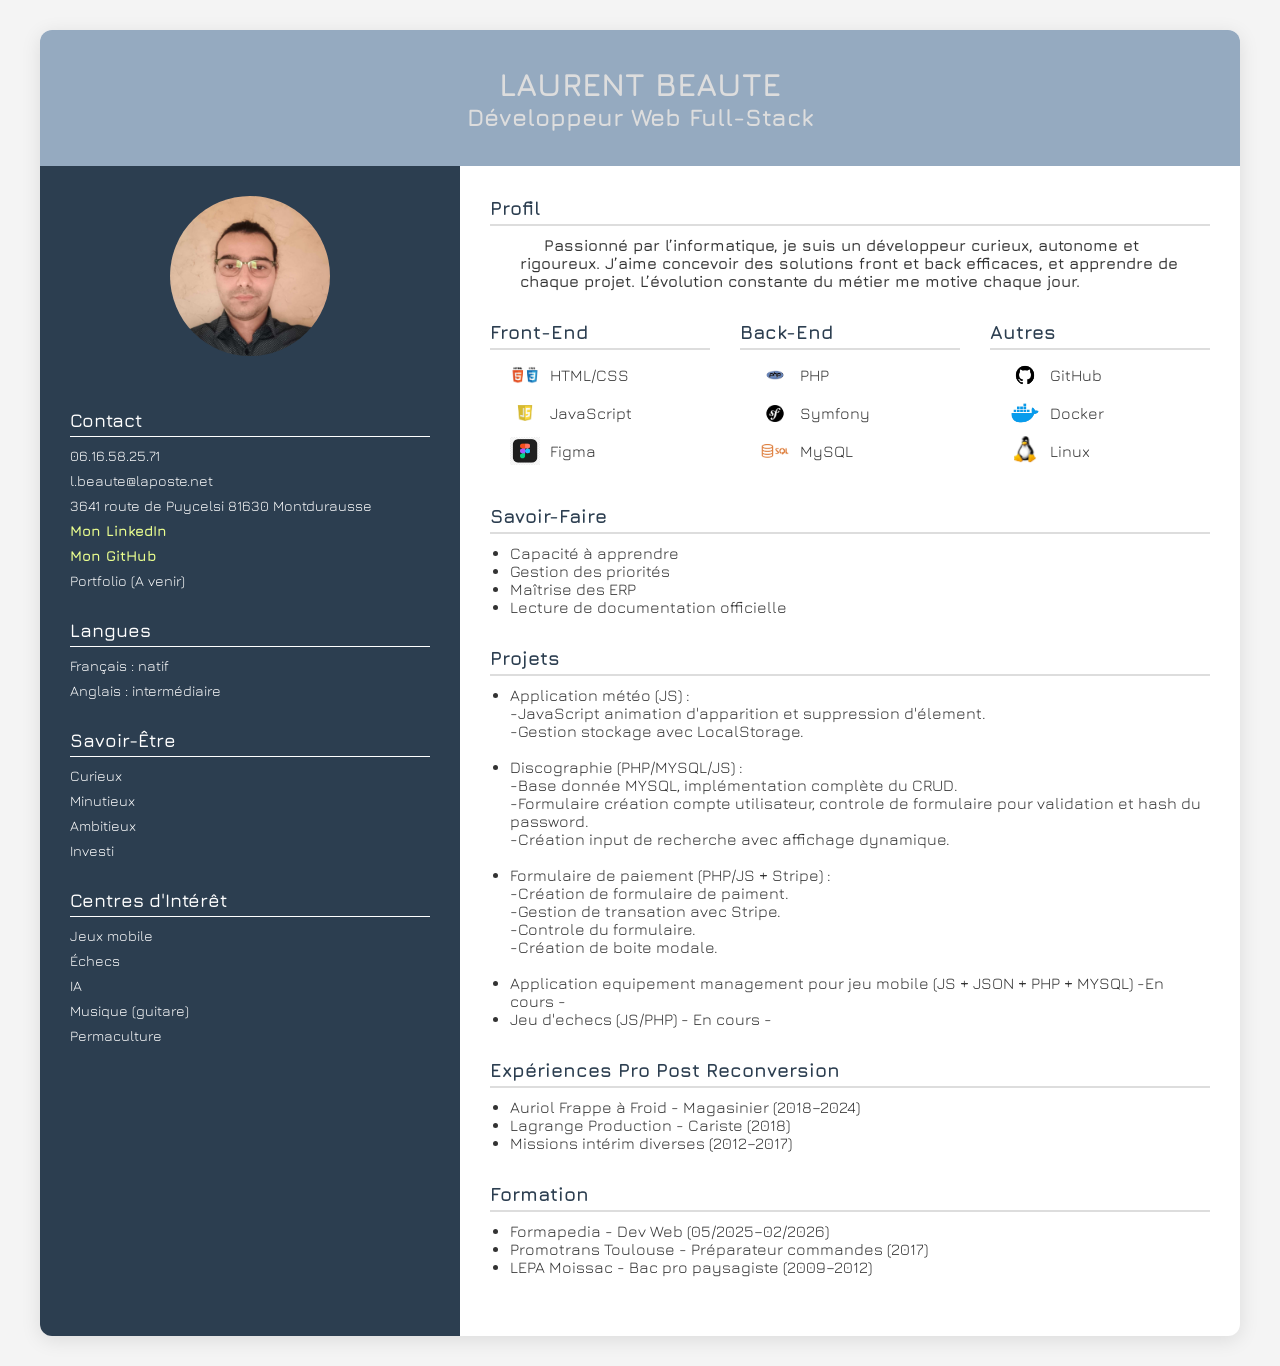
==== index.html @ 8c0031a9 "add css responciv" ====
<!DOCTYPE html>
<html lang="fr">

<head>
    <meta charset="UTF-8">
    <meta name="viewport" content="width=device-width, initial-scale=1.0">
    <title>CV - Laurent Beaute</title>
    <link href="https://fonts.googleapis.com/css2?family=Jura:wght@300;600&family=Oswald:wght@400;700&display=swap"
        rel="stylesheet">
    <link rel="stylesheet" href="style.css">
</head>

<body>
    <div class="cv">

        <div class="intro">
            <h1>LAURENT BEAUTE</h1>
            <h2>Développeur Web Full-Stack</h2>
        </div>

<div class="content">
            <div class="left">
            <img class="photo" src="img/photo_LB.png" alt="Photo Laurent">
            <h3>Contact</h3>
            <ul>
                <li>06.16.58.25.71</li>
                <li>l.beaute@laposte.net</li>
                <li>3641 route de Puycelsi 81630 Montdurausse</li>
                <li><a href="https://linkedin.com/in/laurent-beaute-534073246" target="_blank">Mon LinkedIn</a></li>
                <li><a href="https://github.io/sheinrei" target="_blank">Mon GitHub</a></li>
                <li>Portfolio (A venir)</li>
            </ul>

            <h3>Langues</h3>
            <ul>
                <li>Français : natif</li>
                <li>Anglais : intermédiaire</li>
            </ul>

            <h3>Savoir-Être</h3>
            <ul>
                <li>Curieux</li>
                <li>Minutieux</li>
                <li>Ambitieux</li>
                <li>Investi</li>
            </ul>

            <h3>Centres d'Intérêt</h3>
            <ul>
                <li>Jeux mobile</li>
                <li>Échecs</li>
                <li>IA</li>
                <li>Musique (guitare)</li>
                <li>Permaculture</li>
            </ul>
        </div>

        <div class="right">

            <section class="profil">
                <h3>Profil</h3>
                <p>Passionné par l’informatique, je suis un développeur curieux, autonome et rigoureux. J’aime concevoir
                    des solutions front et back efficaces, et apprendre de chaque projet. L’évolution constante du
                    métier me motive chaque jour.</p>
            </section>

            <section class="competences">
                <div class="detail_competence">
                    <h3>Front-End</h3>
                    <ul>
                        <li><img class="logo_img" src="img/logoHtmlCss.png" alt="">HTML/CSS</li>
                        <li><img class="logo_img" src="img/logoJs.png" alt="">JavaScript</li>
                        <li><img class="logo_img" src="img/logoFigma.png" alt="">Figma</li>
                    </ul>
                </div>

                <div class="detail_competence">
                    <h3>Back-End</h3>
                    <ul>
                        <li><img class="logo_img" src="img/logoPhp.png" alt="">PHP</li>
                        <li><img class="logo_img" src="img/logoSymphony.png" alt="">Symfony</li>
                        <li><img class="logo_img" src="img/logoSql.png" alt="">MySQL</li>
                    </ul>
                </div>

                <div class="detail_competence">
                    <h3>Autres</h3>
                    <ul>
                        <li><img class="logo_img" src="img/logoGithub.png" alt="">GitHub</li>
                        <li><img class="logo_img" src="img/logoDocker.png" alt="">Docker</li>
                        <li><img class="logo_img" src="img/logoLinux.png" alt="">Linux</li>
                    </ul>
                </div>

            </section>

            <section>
                <h3>Savoir-Faire</h3>
                <ul>
                    <li>Capacité à apprendre</li>
                    <li>Gestion des priorités</li>
                    <li>Maîtrise des ERP</li>
                    <li>Lecture de documentation officielle</li>
                </ul>
            </section>

            <section>
                <h3>Projets</h3>
                <ul>
                    <li>
                        Application météo (JS) :<br>
                        -JavaScript animation d'apparition et suppression d'élement.<br>
                        -Gestion stockage avec LocalStorage.
                    </li><br>

                    <li>
                        Discographie (PHP/MYSQL/JS) :<br>
                        -Base donnée MYSQL, implémentation complète du CRUD. <br>
                        -Formulaire création compte utilisateur, controle de formulaire pour validation et hash du
                        password.<br>
                        -Création input de recherche avec affichage dynamique.
                    </li><br>

                    <li>Formulaire de paiement (PHP/JS + Stripe) :<br>
                        -Création de formulaire de paiment.<br>
                        -Gestion de transation avec Stripe.<br>
                        -Controle du formulaire.<br>
                        -Création de boite modale.
                    </li><br>


                    <li>Application equipement management pour jeu mobile (JS + JSON + PHP + MYSQL) -En cours -</li>
                    <li>Jeu d'echecs (JS/PHP) - En cours -</li>
                </ul>
            </section>

            <section>
                <h3>Expériences Pro Post Reconversion</h3>
                <ul>
                    <li>Auriol Frappe à Froid - Magasinier (2018–2024)</li>
                    <li>Lagrange Production - Cariste (2018)</li>
                    <li>Missions intérim diverses (2012–2017)</li>
                </ul>
            </section>

            <section>
                <h3>Formation</h3>
                <ul>
                    <li>Formapedia - Dev Web (05/2025–02/2026)</li>
                    <li>Promotrans Toulouse - Préparateur commandes (2017)</li>
                    <li>LEPA Moissac - Bac pro paysagiste (2009–2012)</li>
                </ul>
            </section>
        </div>
</div>
    </div>
</body>

</html>
---- style.css ----
/* generique */
* {
    box-sizing: border-box;
    margin: 0;
    padding: 0;
    font-family: 'Jura', sans-serif;
}

body {
    background: #f4f4f4;
    color: #333;
    padding: 30px;
}

a {
    color: #ebff8f;
    text-decoration: none;
    font-weight: bold;

}

p {
    text-indent: 1.5em;
}

/* element */
.cv {
    display: flex;
    flex-direction: column;
    max-width: 1200px;
    margin: auto;
    background: white;
    border-radius: 12px;
    box-shadow: 0 4px 20px rgba(0, 0, 0, 0.1);
    overflow: hidden;
}

.intro {
    display: flex;
    flex-direction: column;
    align-items: center;
    padding: 35px 30px;
    background-color: #95aac0;
    color: #ddd;
}

.content {
    display: flex;
}

.left {
    background: #2c3e50;
    color: white;
    width: 35%;
    padding: 30px;
}

.photo {
    width: 160px;
    border-radius: 50%;
    margin-bottom: 20px;

    position: relative;
    left: 50%;
    transform: translateX(-50%);
}

.left h3 {
    margin-top: 30px;
    margin-bottom: 10px;
    font-weight: 600;
    border-bottom: 1px solid white;
    padding-bottom: 5px;
}

.left ul {
    list-style: none;
    padding-left: 0;
    font-size: 0.9rem;
}

.left ul li {
    margin-bottom: 8px;
}

.right {
    width: 65%;
    padding: 30px;
}

.right h1 {
    font-size: 2.5rem;
    font-family: 'Oswald', sans-serif;
}

.right h2 {
    font-size: 1.2rem;
    color: #666;
    margin-bottom: 20px;
}

.profil p{
    padding:0 30px;
    font-weight: 600;
}

section {
    margin-bottom: 30px;
}

section h3 {
    font-size: 1.2rem;
    color: #2c3e50;
    margin-bottom: 10px;
    border-bottom: 2px solid #ddd;
    padding-bottom: 5px;
}

section ul {
    list-style: disc;
    margin-left: 20px;
}

.competences {
    display: flex;
    gap: 30px;
}

.competences div {
    flex: 1;
}

.detail_competence ul {
    list-style-type: none;
    padding-left: 0;
}

.detail_competence li {
    display: flex;
    align-items: center;
    margin-bottom: 8px;
}

.logo_img {
    width: 30px;
    height: 30px;
    object-fit: contain;
    margin-right: 10px;
}

@media (max-width : 812px) {
    .cv {
        flex-direction: column;
    }

    .content{
        flex-direction: column;
    }
    .left {
        width: 100%;
    }

    .right {
        width: 100%;
        flex-wrap: wrap;
    }
}

@media(max-width:550px){
    .competences{
        display: flex;
        flex-direction: column;
    }
}
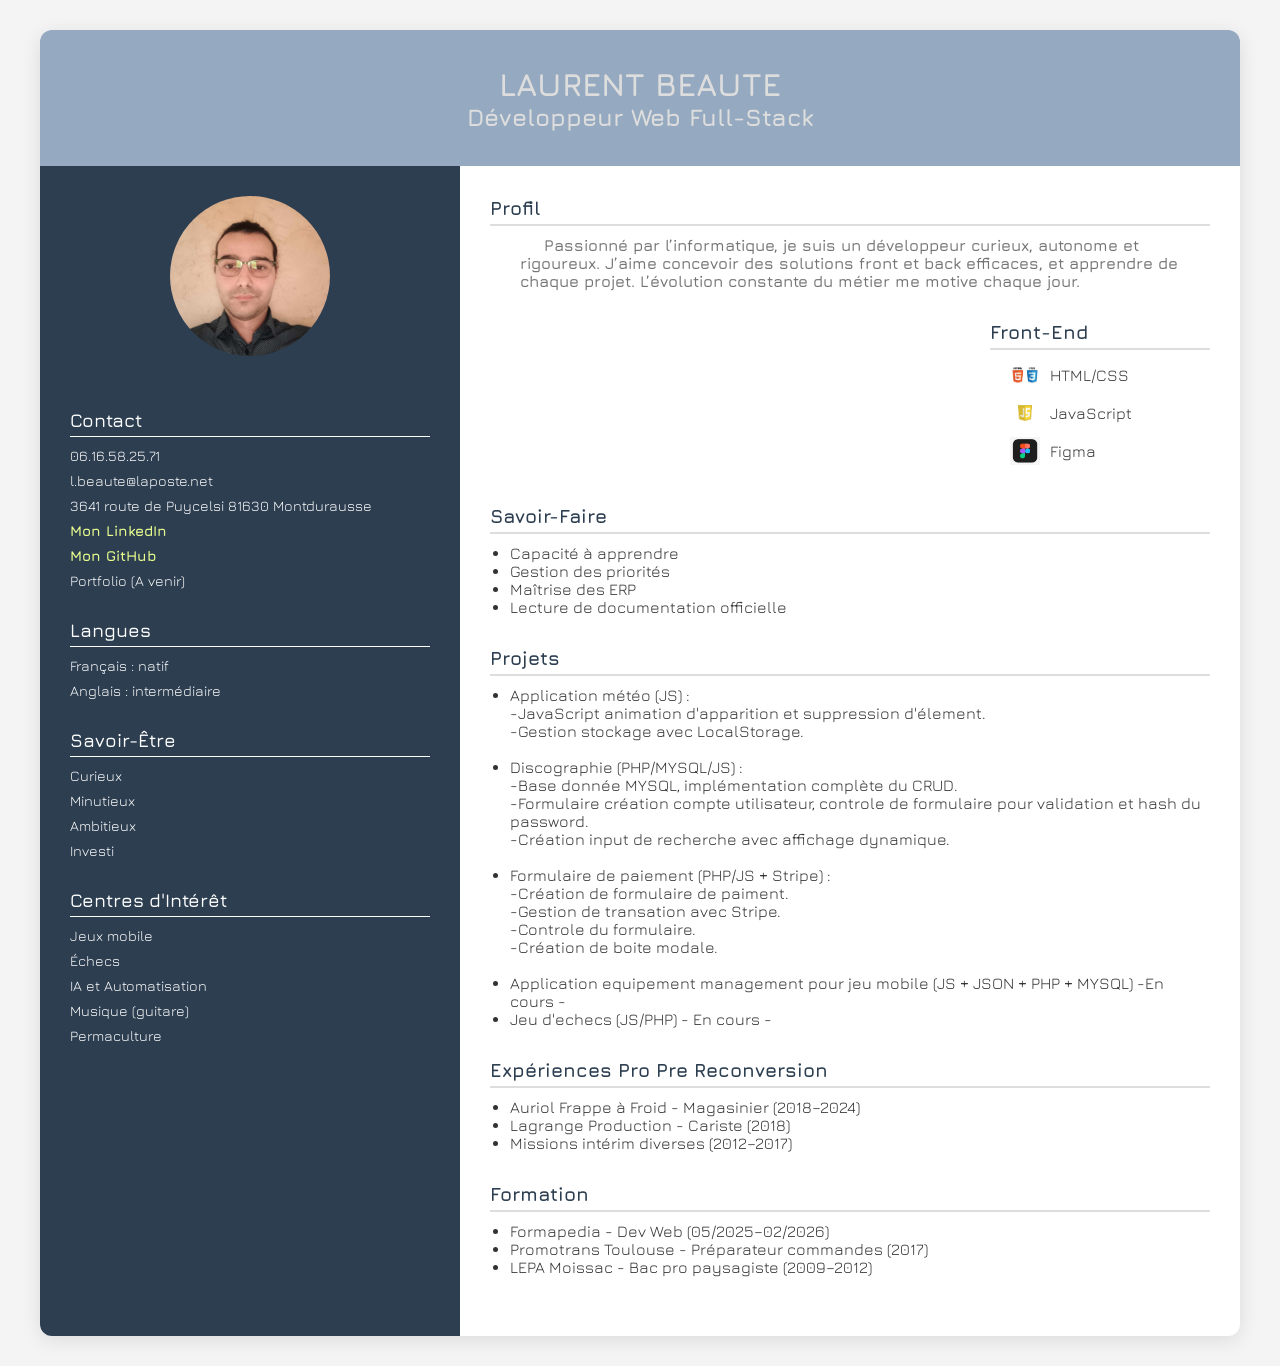
==== commit 270174d5: "complet text & add animation" ====
--- a/index.html
+++ b/index.html
@@ -8,6 +8,10 @@
     <link href="https://fonts.googleapis.com/css2?family=Jura:wght@300;600&family=Oswald:wght@400;700&display=swap"
         rel="stylesheet">
     <link rel="stylesheet" href="style.css">
+
+    <script src="https://code.jquery.com/jquery-3.7.1.js"
+        integrity="sha256-eKhayi8LEQwp4NKxN+CfCh+3qOVUtJn3QNZ0TciWLP4=" crossorigin="anonymous"></script>
+    <script src="script.js"></script>
 </head>
 
 <body>
@@ -18,141 +22,142 @@
             <h2>Développeur Web Full-Stack</h2>
         </div>
 
-<div class="content">
+        <div class="content">
             <div class="left">
-            <img class="photo" src="img/photo_LB.png" alt="Photo Laurent">
-            <h3>Contact</h3>
-            <ul>
-                <li>06.16.58.25.71</li>
-                <li>l.beaute@laposte.net</li>
-                <li>3641 route de Puycelsi 81630 Montdurausse</li>
-                <li><a href="https://linkedin.com/in/laurent-beaute-534073246" target="_blank">Mon LinkedIn</a></li>
-                <li><a href="https://github.io/sheinrei" target="_blank">Mon GitHub</a></li>
-                <li>Portfolio (A venir)</li>
-            </ul>
+                <img class="photo" src="img/photo_LB.png" alt="Photo Laurent">
+                <h3>Contact</h3>
+                <ul>
+                    <li>06.16.58.25.71</li>
+                    <li>l.beaute@laposte.net</li>
+                    <li>3641 route de Puycelsi 81630 Montdurausse</li>
+                    <li><a href="https://linkedin.com/in/laurent-beaute-534073246" target="_blank">Mon LinkedIn</a></li>
+                    <li><a href="https://github.io/sheinrei" target="_blank">Mon GitHub</a></li>
+                    <li>Portfolio (A venir)</li>
+                </ul>
 
-            <h3>Langues</h3>
-            <ul>
-                <li>Français : natif</li>
-                <li>Anglais : intermédiaire</li>
-            </ul>
+                <h3>Langues</h3>
+                <ul>
+                    <li>Français : natif</li>
+                    <li>Anglais : intermédiaire</li>
+                </ul>
 
-            <h3>Savoir-Être</h3>
-            <ul>
-                <li>Curieux</li>
-                <li>Minutieux</li>
-                <li>Ambitieux</li>
-                <li>Investi</li>
-            </ul>
+                <h3>Savoir-Être</h3>
+                <ul>
+                    <li>Curieux</li>
+                    <li>Minutieux</li>
+                    <li>Ambitieux</li>
+                    <li>Investi</li>
+                </ul>
 
-            <h3>Centres d'Intérêt</h3>
-            <ul>
-                <li>Jeux mobile</li>
-                <li>Échecs</li>
-                <li>IA</li>
-                <li>Musique (guitare)</li>
-                <li>Permaculture</li>
-            </ul>
-        </div>
+                <h3>Centres d'Intérêt</h3>
+                <ul>
+                    <li>Jeux mobile</li>
+                    <li>Échecs</li>
+                    <li>IA et Automatisation</li>
+                    <li>Musique (guitare)</li>
+                    <li>Permaculture</li>
+                </ul>
+            </div>
 
-        <div class="right">
+            <div class="right">
 
-            <section class="profil">
-                <h3>Profil</h3>
-                <p>Passionné par l’informatique, je suis un développeur curieux, autonome et rigoureux. J’aime concevoir
-                    des solutions front et back efficaces, et apprendre de chaque projet. L’évolution constante du
-                    métier me motive chaque jour.</p>
-            </section>
+                <section class="profil">
+                    <h3>Profil</h3>
+                    <p>Passionné par l’informatique, je suis un développeur curieux, autonome et rigoureux. J’aime
+                        concevoir
+                        des solutions front et back efficaces, et apprendre de chaque projet. L’évolution constante du
+                        métier me motive chaque jour.</p>
+                </section>
 
-            <section class="competences">
-                <div class="detail_competence">
-                    <h3>Front-End</h3>
+                <section class="competences">
+                    <div class="detail_competence">
+                        <h3>Front-End</h3>
+                        <ul>
+                            <li><img class="logo_img" src="img/logoHtmlCss.png" alt="">HTML/CSS</li>
+                            <li><img class="logo_img" src="img/logoJs.png" alt="">JavaScript</li>
+                            <li><img class="logo_img" src="img/logoFigma.png" alt="">Figma</li>
+                        </ul>
+                    </div>
+
+                    <div class="detail_competence">
+                        <h3>Back-End</h3>
+                        <ul>
+                            <li><img class="logo_img" src="img/logoPhp.png" alt="">PHP</li>
+                            <li><img class="logo_img" src="img/logoSymphony.png" alt="">Symfony</li>
+                            <li><img class="logo_img" src="img/logoSql.png" alt="">MySQL</li>
+                        </ul>
+                    </div>
+
+                    <div class="detail_competence">
+                        <h3>Autres</h3>
+                        <ul>
+                            <li><img class="logo_img" src="img/logoGithub.png" alt="">GitHub</li>
+                            <li><img class="logo_img" src="img/logoDocker.png" alt="">Docker</li>
+                            <li><img class="logo_img" src="img/logoLinux.png" alt="">Linux</li>
+                        </ul>
+                    </div>
+
+                </section>
+
+                <section>
+                    <h3>Savoir-Faire</h3>
                     <ul>
-                        <li><img class="logo_img" src="img/logoHtmlCss.png" alt="">HTML/CSS</li>
-                        <li><img class="logo_img" src="img/logoJs.png" alt="">JavaScript</li>
-                        <li><img class="logo_img" src="img/logoFigma.png" alt="">Figma</li>
+                        <li>Capacité à apprendre</li>
+                        <li>Gestion des priorités</li>
+                        <li>Maîtrise des ERP</li>
+                        <li>Lecture de documentation officielle</li>
                     </ul>
-                </div>
+                </section>
 
-                <div class="detail_competence">
-                    <h3>Back-End</h3>
+                <section>
+                    <h3>Projets</h3>
                     <ul>
-                        <li><img class="logo_img" src="img/logoPhp.png" alt="">PHP</li>
-                        <li><img class="logo_img" src="img/logoSymphony.png" alt="">Symfony</li>
-                        <li><img class="logo_img" src="img/logoSql.png" alt="">MySQL</li>
-                    </ul>
-                </div>
+                        <li>
+                            Application météo (JS) :<br>
+                            -JavaScript animation d'apparition et suppression d'élement.<br>
+                            -Gestion stockage avec LocalStorage.
+                        </li><br>
 
-                <div class="detail_competence">
-                    <h3>Autres</h3>
-                    <ul>
-                        <li><img class="logo_img" src="img/logoGithub.png" alt="">GitHub</li>
-                        <li><img class="logo_img" src="img/logoDocker.png" alt="">Docker</li>
-                        <li><img class="logo_img" src="img/logoLinux.png" alt="">Linux</li>
-                    </ul>
-                </div>
+                        <li>
+                            Discographie (PHP/MYSQL/JS) :<br>
+                            -Base donnée MYSQL, implémentation complète du CRUD. <br>
+                            -Formulaire création compte utilisateur, controle de formulaire pour validation et hash du
+                            password.<br>
+                            -Création input de recherche avec affichage dynamique.
+                        </li><br>
 
-            </section>
-
-            <section>
-                <h3>Savoir-Faire</h3>
-                <ul>
-                    <li>Capacité à apprendre</li>
-                    <li>Gestion des priorités</li>
-                    <li>Maîtrise des ERP</li>
-                    <li>Lecture de documentation officielle</li>
-                </ul>
-            </section>
-
-            <section>
-                <h3>Projets</h3>
-                <ul>
-                    <li>
-                        Application météo (JS) :<br>
-                        -JavaScript animation d'apparition et suppression d'élement.<br>
-                        -Gestion stockage avec LocalStorage.
-                    </li><br>
-
-                    <li>
-                        Discographie (PHP/MYSQL/JS) :<br>
-                        -Base donnée MYSQL, implémentation complète du CRUD. <br>
-                        -Formulaire création compte utilisateur, controle de formulaire pour validation et hash du
-                        password.<br>
-                        -Création input de recherche avec affichage dynamique.
-                    </li><br>
-
-                    <li>Formulaire de paiement (PHP/JS + Stripe) :<br>
-                        -Création de formulaire de paiment.<br>
-                        -Gestion de transation avec Stripe.<br>
-                        -Controle du formulaire.<br>
-                        -Création de boite modale.
-                    </li><br>
+                        <li>Formulaire de paiement (PHP/JS + Stripe) :<br>
+                            -Création de formulaire de paiment.<br>
+                            -Gestion de transation avec Stripe.<br>
+                            -Controle du formulaire.<br>
+                            -Création de boite modale.
+                        </li><br>
 
 
-                    <li>Application equipement management pour jeu mobile (JS + JSON + PHP + MYSQL) -En cours -</li>
-                    <li>Jeu d'echecs (JS/PHP) - En cours -</li>
-                </ul>
-            </section>
+                        <li>Application equipement management pour jeu mobile (JS + JSON + PHP + MYSQL) -En cours -</li>
+                        <li>Jeu d'echecs (JS/PHP) - En cours -</li>
+                    </ul>
+                </section>
 
-            <section>
-                <h3>Expériences Pro Post Reconversion</h3>
-                <ul>
-                    <li>Auriol Frappe à Froid - Magasinier (2018–2024)</li>
-                    <li>Lagrange Production - Cariste (2018)</li>
-                    <li>Missions intérim diverses (2012–2017)</li>
-                </ul>
-            </section>
+                <section>
+                    <h3>Expériences Pro Pre Reconversion</h3>
+                    <ul>
+                        <li>Auriol Frappe à Froid - Magasinier (2018–2024)</li>
+                        <li>Lagrange Production - Cariste (2018)</li>
+                        <li>Missions intérim diverses (2012–2017)</li>
+                    </ul>
+                </section>
 
-            <section>
-                <h3>Formation</h3>
-                <ul>
-                    <li>Formapedia - Dev Web (05/2025–02/2026)</li>
-                    <li>Promotrans Toulouse - Préparateur commandes (2017)</li>
-                    <li>LEPA Moissac - Bac pro paysagiste (2009–2012)</li>
-                </ul>
-            </section>
+                <section>
+                    <h3>Formation</h3>
+                    <ul>
+                        <li>Formapedia - Dev Web (05/2025–02/2026)</li>
+                        <li>Promotrans Toulouse - Préparateur commandes (2017)</li>
+                        <li>LEPA Moissac - Bac pro paysagiste (2009–2012)</li>
+                    </ul>
+                </section>
+            </div>
         </div>
-</div>
     </div>
 </body>
 
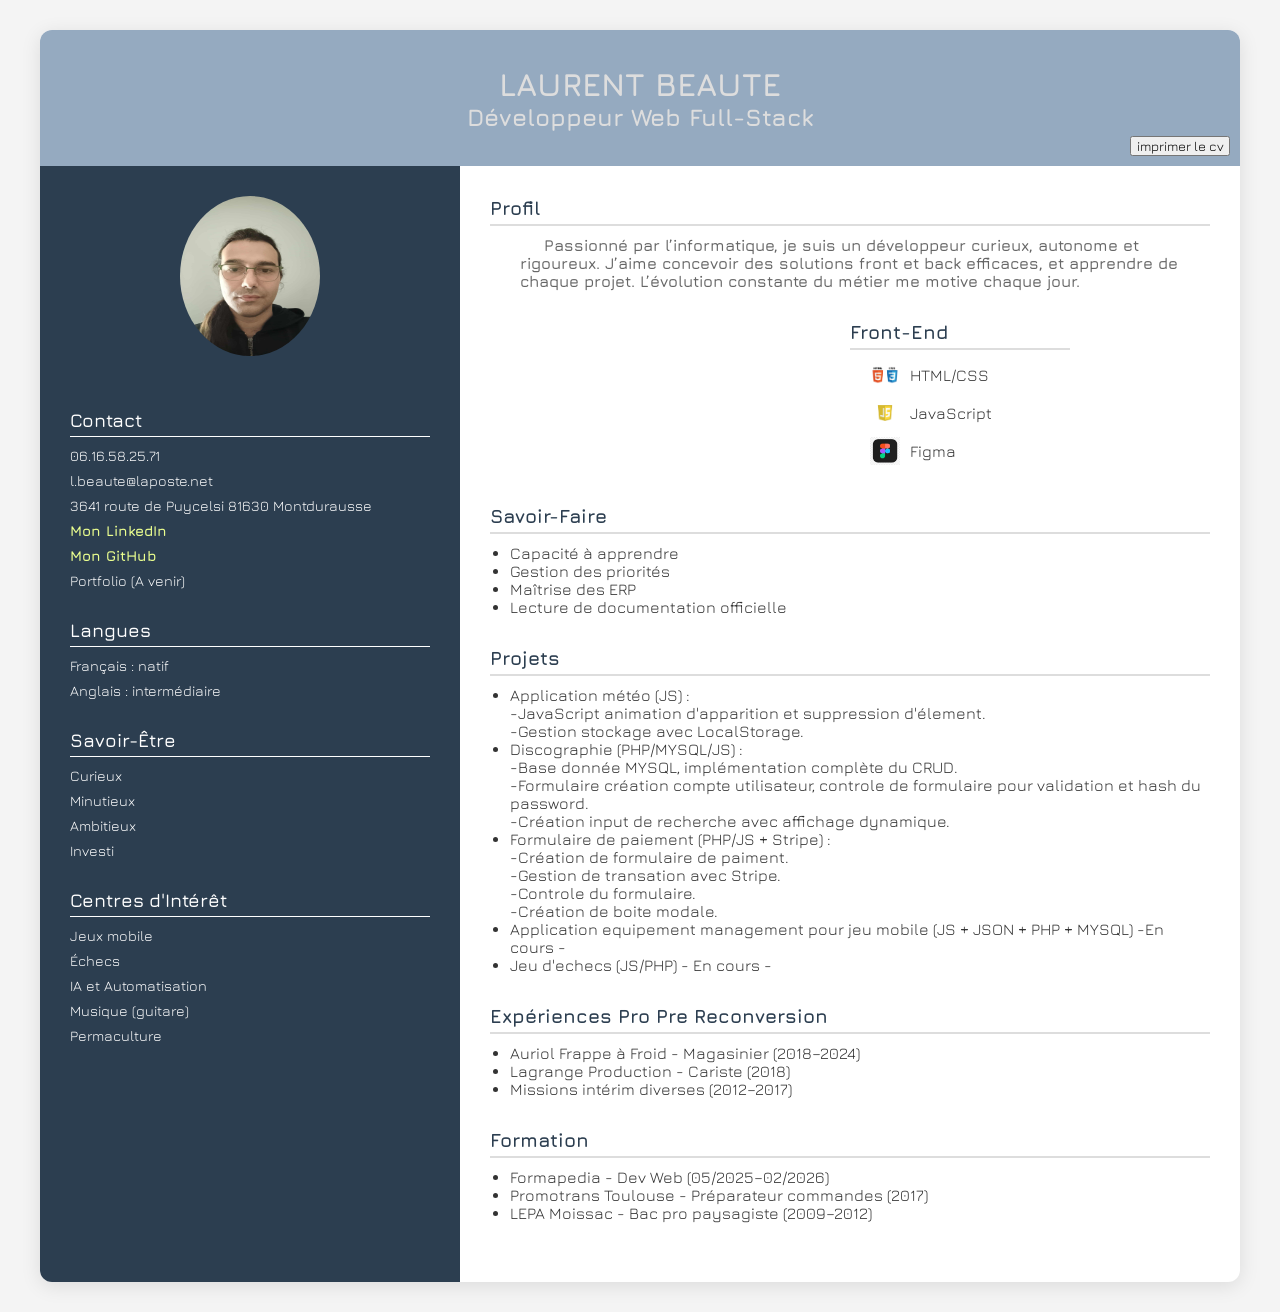
==== commit 8f1d181e: "add btn print/chang photo" ====
--- a/index.html
+++ b/index.html
@@ -8,7 +8,7 @@
     <link href="https://fonts.googleapis.com/css2?family=Jura:wght@300;600&family=Oswald:wght@400;700&display=swap"
         rel="stylesheet">
     <link rel="stylesheet" href="style.css">
-
+    <link rel="stylesheet" href="print.css">
     <script src="https://code.jquery.com/jquery-3.7.1.js"
         integrity="sha256-eKhayi8LEQwp4NKxN+CfCh+3qOVUtJn3QNZ0TciWLP4=" crossorigin="anonymous"></script>
     <script src="script.js"></script>
@@ -16,15 +16,16 @@
 
 <body>
     <div class="cv">
-
+        
         <div class="intro">
             <h1>LAURENT BEAUTE</h1>
             <h2>Développeur Web Full-Stack</h2>
+            <button class="print" onclick="print()">imprimer le cv</button>
         </div>
 
         <div class="content">
             <div class="left">
-                <img class="photo" src="img/photo_LB.png" alt="Photo Laurent">
+                <img class="photo" src="img/photo.jpg" alt="Photo Laurent">
                 <h3>Contact</h3>
                 <ul>
                     <li>06.16.58.25.71</li>
@@ -116,7 +117,7 @@
                             Application météo (JS) :<br>
                             -JavaScript animation d'apparition et suppression d'élement.<br>
                             -Gestion stockage avec LocalStorage.
-                        </li><br>
+                        </li>
 
                         <li>
                             Discographie (PHP/MYSQL/JS) :<br>
@@ -124,14 +125,14 @@
                             -Formulaire création compte utilisateur, controle de formulaire pour validation et hash du
                             password.<br>
                             -Création input de recherche avec affichage dynamique.
-                        </li><br>
+                        </li>
 
                         <li>Formulaire de paiement (PHP/JS + Stripe) :<br>
                             -Création de formulaire de paiment.<br>
                             -Gestion de transation avec Stripe.<br>
                             -Controle du formulaire.<br>
                             -Création de boite modale.
-                        </li><br>
+                        </li>
 
 
                         <li>Application equipement management pour jeu mobile (JS + JSON + PHP + MYSQL) -En cours -</li>
--- a/style.css
+++ b/style.css
@@ -33,6 +33,7 @@
     border-radius: 12px;
     box-shadow: 0 4px 20px rgba(0, 0, 0, 0.1);
     overflow: hidden;
+
 }
 
 .intro {
@@ -42,6 +43,16 @@
     padding: 35px 30px;
     background-color: #95aac0;
     color: #ddd;
+
+    position: relative;
+}
+
+.print {
+    position: absolute;
+    width: 100px;
+    bottom:10px;
+    right: 10px;
+
 }
 
 .content {
@@ -56,8 +67,8 @@
 }
 
 .photo {
-    width: 160px;
-    border-radius: 50%;
+    width: 140px;height: 160px;
+    border-radius: 100%;
     margin-bottom: 20px;
 
     position: relative;
@@ -99,8 +110,8 @@
     margin-bottom: 20px;
 }
 
-.profil p{
-    padding:0 30px;
+.profil p {
+    padding: 0 30px;
     font-weight: 600;
 }
 
@@ -153,9 +164,10 @@
         flex-direction: column;
     }
 
-    .content{
+    .content {
         flex-direction: column;
     }
+
     .left {
         width: 100%;
     }
@@ -166,8 +178,8 @@
     }
 }
 
-@media(max-width:550px){
-    .competences{
+@media(max-width:550px) {
+    .competences {
         display: flex;
         flex-direction: column;
     }
--- a/print.css
+++ b/print.css
@@ -0,0 +1,58 @@
+@media print {
+    @page {
+        size: A4 portrait;
+    }
+
+    html,
+    body {
+        width: 210mm;
+        height: 297mm;
+        margin: 0;
+        padding: 0;
+        background-color: white;
+       
+    }
+
+    .cv {
+        width: 100%;
+
+        margin: 0;
+        padding: 0;
+    }
+
+    .intro {
+        padding: 20px 30px
+    }
+
+    .print {
+        display: none;
+    }
+
+    .content {
+        display: flex;
+        flex-direction: row;
+    }
+
+    .left {
+        width: 29%;
+    }
+
+    .right {
+        padding: 15px 10px;
+    }
+
+    .profil p {
+        padding: 10px 10px;
+        opacity: 1 !important;
+    }
+
+
+    .competence,
+    section {
+        margin-bottom: 15px;
+    }
+
+    .detail_competence {
+        transform: translateX(0px) !important;
+    }
+}
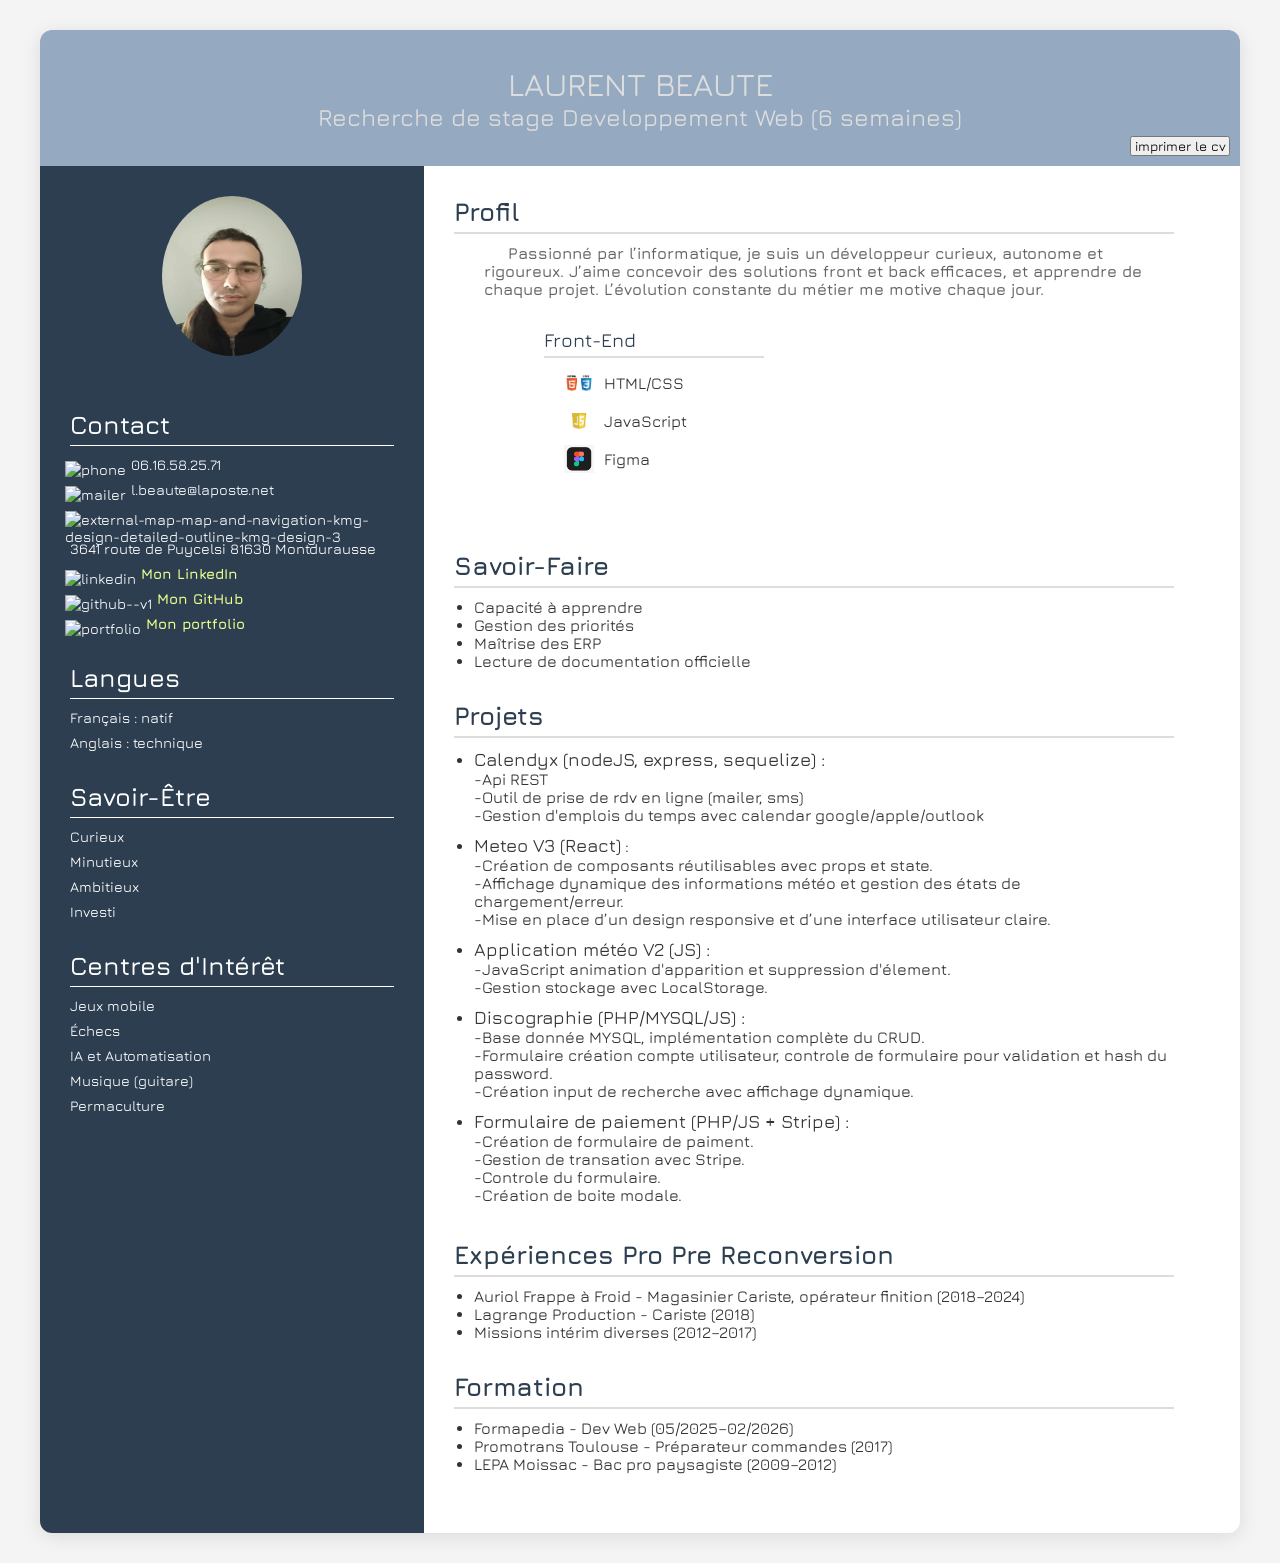
==== commit c84b8b2d: "new files" ====
--- a/index.html
+++ b/index.html
@@ -5,6 +5,12 @@
     <meta charset="UTF-8">
     <meta name="viewport" content="width=device-width, initial-scale=1.0">
     <title>CV - Laurent Beaute</title>
+    <meta name="description" content="Voici le curriculum vitae de Beaute Laurent Developper Web">
+    <meta name="author" content="Beaute Laurent">
+    <meta name="keywords" content="CV, Beaute Laurent, Web, Developpement Web">
+
+
+
     <link href="https://fonts.googleapis.com/css2?family=Jura:wght@300;600&family=Oswald:wght@400;700&display=swap"
         rel="stylesheet">
     <link rel="stylesheet" href="style.css">
@@ -16,33 +22,33 @@
 
 <body>
     <div class="cv">
-        
+
         <div class="intro">
             <h1>LAURENT BEAUTE</h1>
-            <h2>Développeur Web Full-Stack</h2>
+            <h2>Recherche de stage Developpement Web (6 semaines)</h2>
             <button class="print" onclick="print()">imprimer le cv</button>
         </div>
 
         <div class="content">
             <div class="left">
                 <img class="photo" src="img/photo.jpg" alt="Photo Laurent">
-                <h3>Contact</h3>
+                <h3 class="sub-title">Contact</h3>
                 <ul>
-                    <li>06.16.58.25.71</li>
-                    <li>l.beaute@laposte.net</li>
-                    <li>3641 route de Puycelsi 81630 Montdurausse</li>
-                    <li><a href="https://linkedin.com/in/laurent-beaute-534073246" target="_blank">Mon LinkedIn</a></li>
-                    <li><a href="https://github.io/sheinrei" target="_blank">Mon GitHub</a></li>
-                    <li>Portfolio (A venir)</li>
+                    <li><img width="20" height="20" class="icone" src="https://img.icons8.com/ios-filled/50/phone.png" alt="phone"/>06.16.58.25.71</li>
+                    <li><img width="20" height="20" class="icone" src="https://img.icons8.com/?size=100&id=imyBo4cb7nsr&format=png&color=000000" alt="mailer">l.beaute@laposte.net</li>
+                    <li><img width="20" height="20" class="icone" src="https://img.icons8.com/external-kmg-design-detailed-outline-kmg-design/64/external-map-map-and-navigation-kmg-design-detailed-outline-kmg-design-3.png" alt="external-map-map-and-navigation-kmg-design-detailed-outline-kmg-design-3"/>3641 route de Puycelsi 81630 Montdurausse</li>
+                    <li><img width="20" height="20" class="icone" src="https://img.icons8.com/badges/48/linkedin.png" alt="linkedin"/><a href="https://linkedin.com/in/laurent-beaute-534073246" target="_blank">Mon LinkedIn</a></li>
+                    <li><img width="20" height="20" class="icone" src="https://img.icons8.com/ios/50/github--v1.png" alt="github--v1"/><a href="https://github.io/sheinrei" target="_blank">Mon GitHub</a></li>
+                    <li><img width="20" height="20" class="icone" src="https://img.icons8.com/ios/50/portfolio.png" alt="portfolio"/><a href="https://beaute-laurent.fr" target="_blank">Mon portfolio</a></li>
                 </ul>
 
-                <h3>Langues</h3>
+                <h3 class="sub-title">Langues</h3>
                 <ul>
                     <li>Français : natif</li>
-                    <li>Anglais : intermédiaire</li>
+                    <li>Anglais : technique</li>
                 </ul>
 
-                <h3>Savoir-Être</h3>
+                <h3 class="sub-title">Savoir-Être</h3>
                 <ul>
                     <li>Curieux</li>
                     <li>Minutieux</li>
@@ -50,7 +56,7 @@
                     <li>Investi</li>
                 </ul>
 
-                <h3>Centres d'Intérêt</h3>
+                <h3 class="sub-title">Centres d'Intérêt</h3>
                 <ul>
                     <li>Jeux mobile</li>
                     <li>Échecs</li>
@@ -61,9 +67,9 @@
             </div>
 
             <div class="right">
-
+                <span class="element-decor"></span>
                 <section class="profil">
-                    <h3>Profil</h3>
+                    <h3 class="sub-title">Profil</h3>
                     <p>Passionné par l’informatique, je suis un développeur curieux, autonome et rigoureux. J’aime
                         concevoir
                         des solutions front et back efficaces, et apprendre de chaque projet. L’évolution constante du
@@ -74,34 +80,44 @@
                     <div class="detail_competence">
                         <h3>Front-End</h3>
                         <ul>
-                            <li><img class="logo_img" src="img/logoHtmlCss.png" alt="">HTML/CSS</li>
-                            <li><img class="logo_img" src="img/logoJs.png" alt="">JavaScript</li>
-                            <li><img class="logo_img" src="img/logoFigma.png" alt="">Figma</li>
+                            <li><img class="logo_img" src="img/logoHtmlCss.png"
+                                    alt="Logo du language informatique html et css">HTML/CSS</li>
+                            <li><img class="logo_img" src="img/logoJs.png"
+                                    alt="Logo du langage de programation JavaScript">JavaScript</li>
+                            <li><img class="logo_img" src="img/logoFigma.png"
+                                    alt="Logo ddu logiciel de maquetage Figma">Figma</li>
                         </ul>
                     </div>
 
                     <div class="detail_competence">
                         <h3>Back-End</h3>
                         <ul>
-                            <li><img class="logo_img" src="img/logoPhp.png" alt="">PHP</li>
-                            <li><img class="logo_img" src="img/logoSymphony.png" alt="">Symfony</li>
-                            <li><img class="logo_img" src="img/logoSql.png" alt="">MySQL</li>
+                            <li><img class="logo_img" src="img/logoPhp.png"
+                                    alt="Logo du language de programation php">PHP</li>
+                            <li><img class="logo_img" src="img/logoSymphony.png" alt="Logo du framework symfony">Symfony
+                            </li>
+                            <li><img class="logo_img" src="img/logoSql.png" alt="Logo de la base de donnée mysql">MySQL
+                            </li>
+                            <li><img class="logo_img" src="img/logoNodeJs.png"
+                                    alt="Logo de l'environnement d'execution nodeJS">NodeJs</li>
                         </ul>
                     </div>
 
                     <div class="detail_competence">
                         <h3>Autres</h3>
                         <ul>
-                            <li><img class="logo_img" src="img/logoGithub.png" alt="">GitHub</li>
-                            <li><img class="logo_img" src="img/logoDocker.png" alt="">Docker</li>
-                            <li><img class="logo_img" src="img/logoLinux.png" alt="">Linux</li>
+                            <li><img class="logo_img" src="img/logoGithub.png"
+                                    alt="Logo du site de versioning GitHub">GitHub</li>
+                            <li><img class="logo_img" src="img/logoDocker.png" alt="Logo du logiciel Docker">Docker</li>
+                            <li><img class="logo_img" src="img/logoLinux.png"
+                                    alt="Logo du systeme d'exploitation Linux">Linux</li>
                         </ul>
                     </div>
 
                 </section>
 
                 <section>
-                    <h3>Savoir-Faire</h3>
+                    <h3 class="sub-title">Savoir-Faire</h3>
                     <ul>
                         <li>Capacité à apprendre</li>
                         <li>Gestion des priorités</li>
@@ -111,46 +127,63 @@
                 </section>
 
                 <section>
-                    <h3>Projets</h3>
+                    <h3 class="sub-title">Projets</h3>
+
+
+
                     <ul>
-                        <li>
-                            Application météo (JS) :<br>
+                        <li class="project-item">
+                            <span class="project-title">Calendyx (nodeJS, express, sequelize) :</span> <br>
+                            -Api REST<br>
+                            -Outil de prise de rdv en ligne (mailer, sms)<br>
+                            -Gestion d'emplois du temps avec calendar google/apple/outlook<br>
+                        </li>
+
+                        <li class="project-item">
+                            <span class="project-title">Meteo V3 (React)</span> :<br>
+                            -Création de composants réutilisables avec props et state.<br>
+                            -Affichage dynamique des informations météo et gestion des états de chargement/erreur.<br>
+                            -Mise en place d’un design responsive et d’une interface utilisateur claire.
+                        </li>
+
+                        <li class="project-item">
+                            <span class="project-title">Application météo V2 (JS) :</span><br>
                             -JavaScript animation d'apparition et suppression d'élement.<br>
                             -Gestion stockage avec LocalStorage.
                         </li>
 
-                        <li>
-                            Discographie (PHP/MYSQL/JS) :<br>
+                        <li class="project-item">
+                            <span class="project-title">Discographie (PHP/MYSQL/JS) :</span><br>
                             -Base donnée MYSQL, implémentation complète du CRUD. <br>
                             -Formulaire création compte utilisateur, controle de formulaire pour validation et hash du
                             password.<br>
                             -Création input de recherche avec affichage dynamique.
                         </li>
 
-                        <li>Formulaire de paiement (PHP/JS + Stripe) :<br>
+                        <li class="project-item">
+                            <span class="project-title">Formulaire de paiement (PHP/JS + Stripe) :</span><br>
                             -Création de formulaire de paiment.<br>
                             -Gestion de transation avec Stripe.<br>
                             -Controle du formulaire.<br>
                             -Création de boite modale.
                         </li>
+                    </ul>
+
+                </section>
 
 
-                        <li>Application equipement management pour jeu mobile (JS + JSON + PHP + MYSQL) -En cours -</li>
-                        <li>Jeu d'echecs (JS/PHP) - En cours -</li>
-                    </ul>
-                </section>
-
                 <section>
-                    <h3>Expériences Pro Pre Reconversion</h3>
+                    <h3 class="sub-title">Expériences Pro Pre Reconversion</h3>
                     <ul>
-                        <li>Auriol Frappe à Froid - Magasinier (2018–2024)</li>
+                        <li>Auriol Frappe à Froid - Magasinier Cariste, opérateur finition (2018–2024)</li>
                         <li>Lagrange Production - Cariste (2018)</li>
                         <li>Missions intérim diverses (2012–2017)</li>
                     </ul>
                 </section>
 
+
                 <section>
-                    <h3>Formation</h3>
+                    <h3 class="sub-title">Formation</h3>
                     <ul>
                         <li>Formapedia - Dev Web (05/2025–02/2026)</li>
                         <li>Promotrans Toulouse - Préparateur commandes (2017)</li>
--- a/style.css
+++ b/style.css
@@ -4,6 +4,7 @@
     margin: 0;
     padding: 0;
     font-family: 'Jura', sans-serif;
+    font-weight: 500;
 }
 
 body {
@@ -22,6 +23,22 @@
 p {
     text-indent: 1.5em;
 }
+
+.sub-title {
+    font-weight: 800;
+    font-size: 1.6em;
+}
+
+.project-title{
+    font: 700;
+    font-size:1.15em
+}
+
+.project-item{
+    padding-bottom:5px;
+    margin-bottom:5px;
+}
+
 
 /* element */
 .cv {
@@ -50,7 +67,7 @@
 .print {
     position: absolute;
     width: 100px;
-    bottom:10px;
+    bottom: 10px;
     right: 10px;
 
 }
@@ -62,12 +79,13 @@
 .left {
     background: #2c3e50;
     color: white;
-    width: 35%;
+    width: 32%;
     padding: 30px;
 }
 
 .photo {
-    width: 140px;height: 160px;
+    width: 140px;
+    height: 160px;
     border-radius: 100%;
     margin-bottom: 20px;
 
@@ -84,6 +102,13 @@
     padding-bottom: 5px;
 }
 
+.icone{
+    position:relative;
+    top:5px;
+    left:-5px;
+
+}
+
 .left ul {
     list-style: none;
     padding-left: 0;
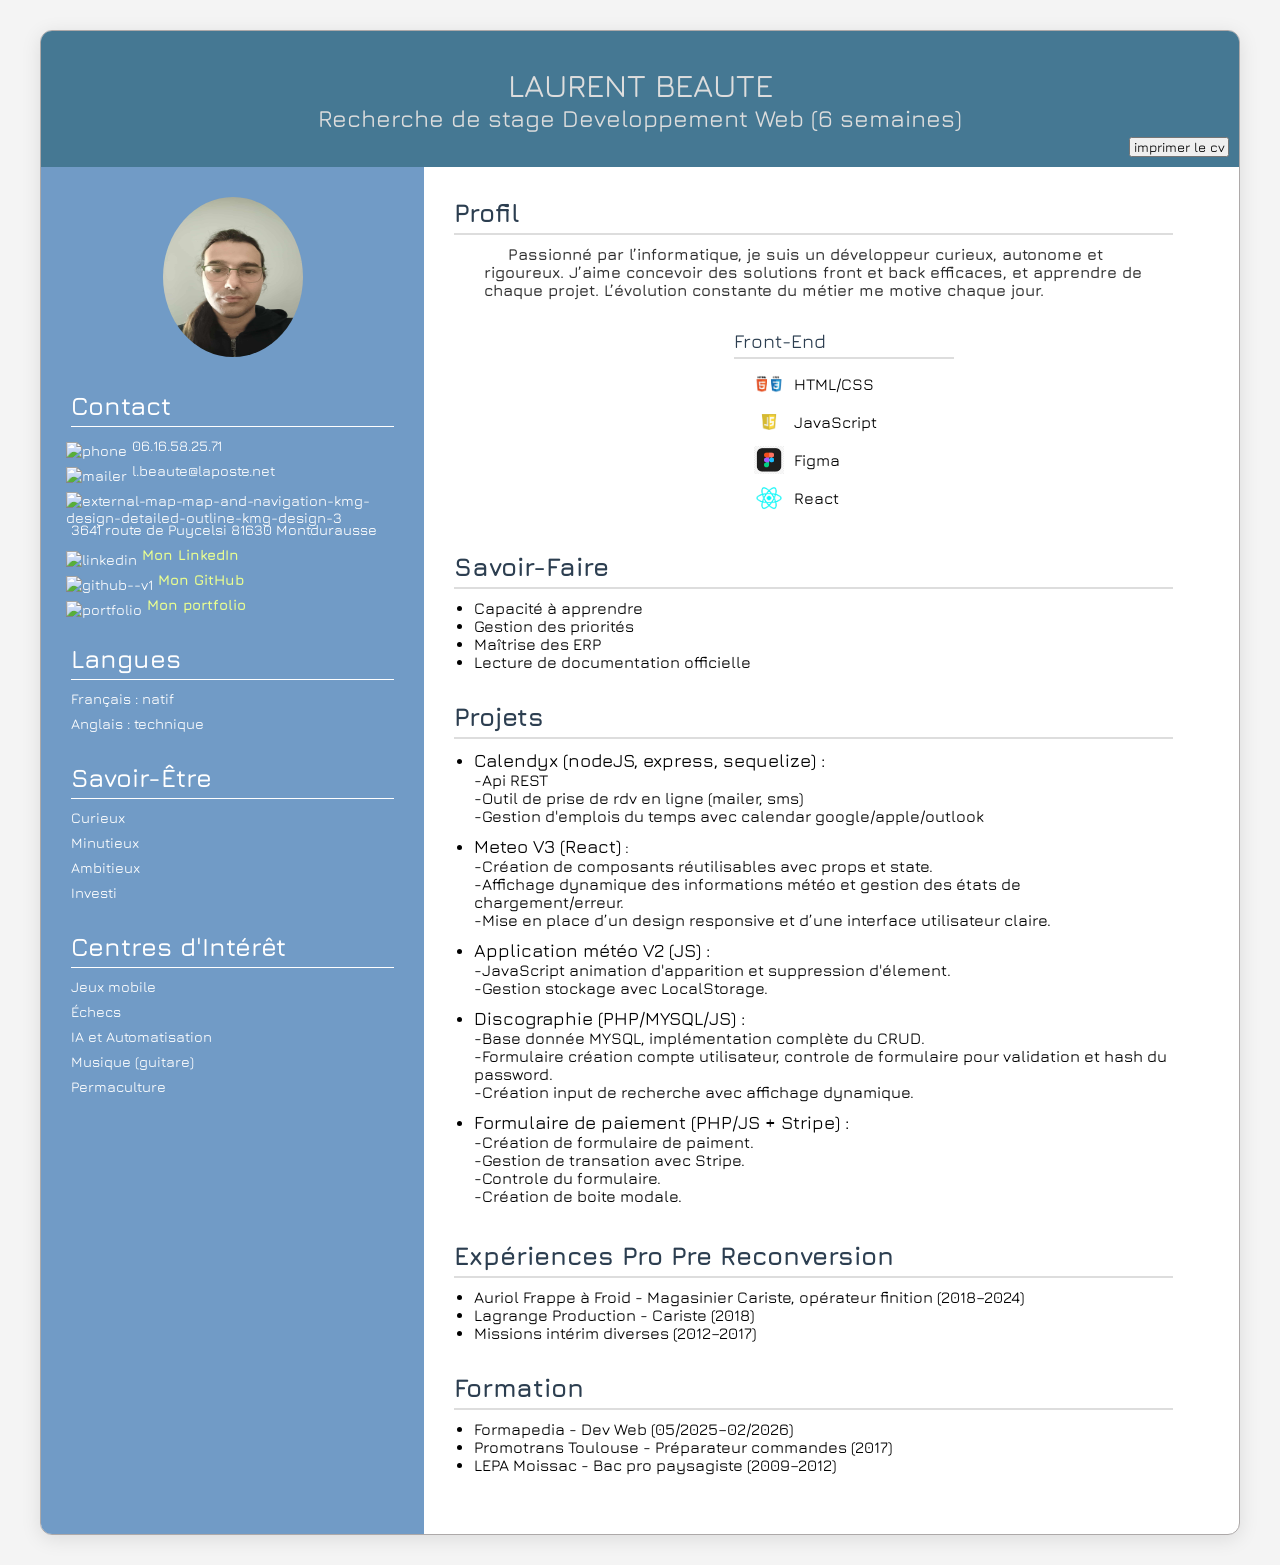
==== commit 56369bd5: "resize for print, change color, add logo" ====
--- a/index.html
+++ b/index.html
@@ -34,12 +34,22 @@
                 <img class="photo" src="img/photo.jpg" alt="Photo Laurent">
                 <h3 class="sub-title">Contact</h3>
                 <ul>
-                    <li><img width="20" height="20" class="icone" src="https://img.icons8.com/ios-filled/50/phone.png" alt="phone"/>06.16.58.25.71</li>
-                    <li><img width="20" height="20" class="icone" src="https://img.icons8.com/?size=100&id=imyBo4cb7nsr&format=png&color=000000" alt="mailer">l.beaute@laposte.net</li>
-                    <li><img width="20" height="20" class="icone" src="https://img.icons8.com/external-kmg-design-detailed-outline-kmg-design/64/external-map-map-and-navigation-kmg-design-detailed-outline-kmg-design-3.png" alt="external-map-map-and-navigation-kmg-design-detailed-outline-kmg-design-3"/>3641 route de Puycelsi 81630 Montdurausse</li>
-                    <li><img width="20" height="20" class="icone" src="https://img.icons8.com/badges/48/linkedin.png" alt="linkedin"/><a href="https://linkedin.com/in/laurent-beaute-534073246" target="_blank">Mon LinkedIn</a></li>
-                    <li><img width="20" height="20" class="icone" src="https://img.icons8.com/ios/50/github--v1.png" alt="github--v1"/><a href="https://github.io/sheinrei" target="_blank">Mon GitHub</a></li>
-                    <li><img width="20" height="20" class="icone" src="https://img.icons8.com/ios/50/portfolio.png" alt="portfolio"/><a href="https://beaute-laurent.fr" target="_blank">Mon portfolio</a></li>
+                    <li><img width="20" height="20" class="icone" src="https://img.icons8.com/ios-filled/50/phone.png"
+                            alt="phone" />06.16.58.25.71</li>
+                    <li><img width="20" height="20" class="icone"
+                            src="https://img.icons8.com/?size=100&id=imyBo4cb7nsr&format=png&color=000000"
+                            alt="mailer">l.beaute@laposte.net</li>
+                    <li><img width="20" height="20" class="icone"
+                            src="https://img.icons8.com/external-kmg-design-detailed-outline-kmg-design/64/external-map-map-and-navigation-kmg-design-detailed-outline-kmg-design-3.png"
+                            alt="external-map-map-and-navigation-kmg-design-detailed-outline-kmg-design-3" />3641 route
+                        de Puycelsi 81630 Montdurausse</li>
+                    <li><img width="20" height="20" class="icone" src="https://img.icons8.com/badges/48/linkedin.png"
+                            alt="linkedin" /><a href="https://linkedin.com/in/laurent-beaute-534073246"
+                            target="_blank">Mon LinkedIn</a></li>
+                    <li><img width="20" height="20" class="icone" src="https://img.icons8.com/ios/50/github--v1.png"
+                            alt="github--v1" /><a href="https://github.io/sheinrei" target="_blank">Mon GitHub</a></li>
+                    <li><img width="20" height="20" class="icone" src="https://img.icons8.com/ios/50/portfolio.png"
+                            alt="portfolio" /><a href="https://beaute-laurent.fr" target="_blank">Mon portfolio</a></li>
                 </ul>
 
                 <h3 class="sub-title">Langues</h3>
@@ -86,14 +96,16 @@
                                     alt="Logo du langage de programation JavaScript">JavaScript</li>
                             <li><img class="logo_img" src="img/logoFigma.png"
                                     alt="Logo ddu logiciel de maquetage Figma">Figma</li>
+                            <li>
+                                <img class="logo_img" src="img/logoReact.png">React
+                            </li>
                         </ul>
                     </div>
 
                     <div class="detail_competence">
                         <h3>Back-End</h3>
                         <ul>
-                            <li><img class="logo_img" src="img/logoPhp.png"
-                                    alt="Logo du language de programation php">PHP</li>
+                            <li><img class="logo_img" width="20" height="20" src="https://img.icons8.com/officel/80/php-logo.png" alt="php-logo"/>PHP</li>
                             <li><img class="logo_img" src="img/logoSymphony.png" alt="Logo du framework symfony">Symfony
                             </li>
                             <li><img class="logo_img" src="img/logoSql.png" alt="Logo de la base de donnée mysql">MySQL
@@ -104,13 +116,26 @@
                     </div>
 
                     <div class="detail_competence">
-                        <h3>Autres</h3>
+                        <h3>Outils</h3>
                         <ul>
-                            <li><img class="logo_img" src="img/logoGithub.png"
-                                    alt="Logo du site de versioning GitHub">GitHub</li>
-                            <li><img class="logo_img" src="img/logoDocker.png" alt="Logo du logiciel Docker">Docker</li>
-                            <li><img class="logo_img" src="img/logoLinux.png"
-                                    alt="Logo du systeme d'exploitation Linux">Linux</li>
+                            <li>
+                                <img class="logo_img" src="img/logoGithub.png"
+                                    alt="Logo du site de versioning GitHub">GitHub
+                            </li>
+
+                            <li>
+                                <img class="logo_img" src="img/logoDocker.png" alt="Logo du logiciel Docker">Docker
+                            </li>
+
+                            <li>
+                                <img class="logo_img" src="img/logoLinux.png"
+                                    alt="Logo du systeme d'exploitation Linux">Linux
+                            </li>
+
+                            <li>
+                                <img class="logo_img" width="20" height="20" src="https://img.icons8.com/ios/50/chatgpt.png" alt="chatgpt"/>
+                                <img class="logo_img" width="20" height="20" src="https://img.icons8.com/fluency/48/claude-ai.png" alt="claude-ai"/>IA
+                            </li>
                         </ul>
                     </div>
 
--- a/style.css
+++ b/style.css
@@ -9,8 +9,9 @@
 
 body {
     background: #f4f4f4;
-    color: #333;
     padding: 30px;
+    display: flex;
+justify-content: center;
 }
 
 a {
@@ -45,12 +46,12 @@
     display: flex;
     flex-direction: column;
     max-width: 1200px;
-    margin: auto;
+    margin: 0;
     background: white;
+    border:1px solid rgb(173, 169, 169);
     border-radius: 12px;
     box-shadow: 0 4px 20px rgba(0, 0, 0, 0.1);
     overflow: hidden;
-
 }
 
 .intro {
@@ -58,7 +59,7 @@
     flex-direction: column;
     align-items: center;
     padding: 35px 30px;
-    background-color: #95aac0;
+    background-color: #457893;
     color: #ddd;
 
     position: relative;
@@ -77,7 +78,7 @@
 }
 
 .left {
-    background: #2c3e50;
+    background: #719bc6;
     color: white;
     width: 32%;
     padding: 30px;
@@ -87,8 +88,6 @@
     width: 140px;
     height: 160px;
     border-radius: 100%;
-    margin-bottom: 20px;
-
     position: relative;
     left: 50%;
     transform: translateX(-50%);
@@ -184,6 +183,8 @@
     margin-right: 10px;
 }
 
+
+
 @media (max-width : 812px) {
     .cv {
         flex-direction: column;
--- a/print.css
+++ b/print.css
@@ -10,18 +10,18 @@
         margin: 0;
         padding: 0;
         background-color: white;
-       
+       font-size: 0.85em;
     }
 
     .cv {
         width: 100%;
-
+        display:block;
         margin: 0;
         padding: 0;
     }
 
     .intro {
-        padding: 20px 30px
+        padding: 10px 30px
     }
 
     .print {
@@ -33,12 +33,8 @@
         flex-direction: row;
     }
 
-    .left {
-        width: 29%;
-    }
-
     .right {
-        padding: 15px 10px;
+        padding: 5px 8px;
     }
 
     .profil p {
@@ -46,6 +42,9 @@
         opacity: 1 !important;
     }
 
+    .left{
+        max-width: 33%;
+    }
 
     .competence,
     section {
@@ -55,4 +54,8 @@
     .detail_competence {
         transform: translateX(0px) !important;
     }
+
+    li{
+        margin-bottom:0;
+    }
 }
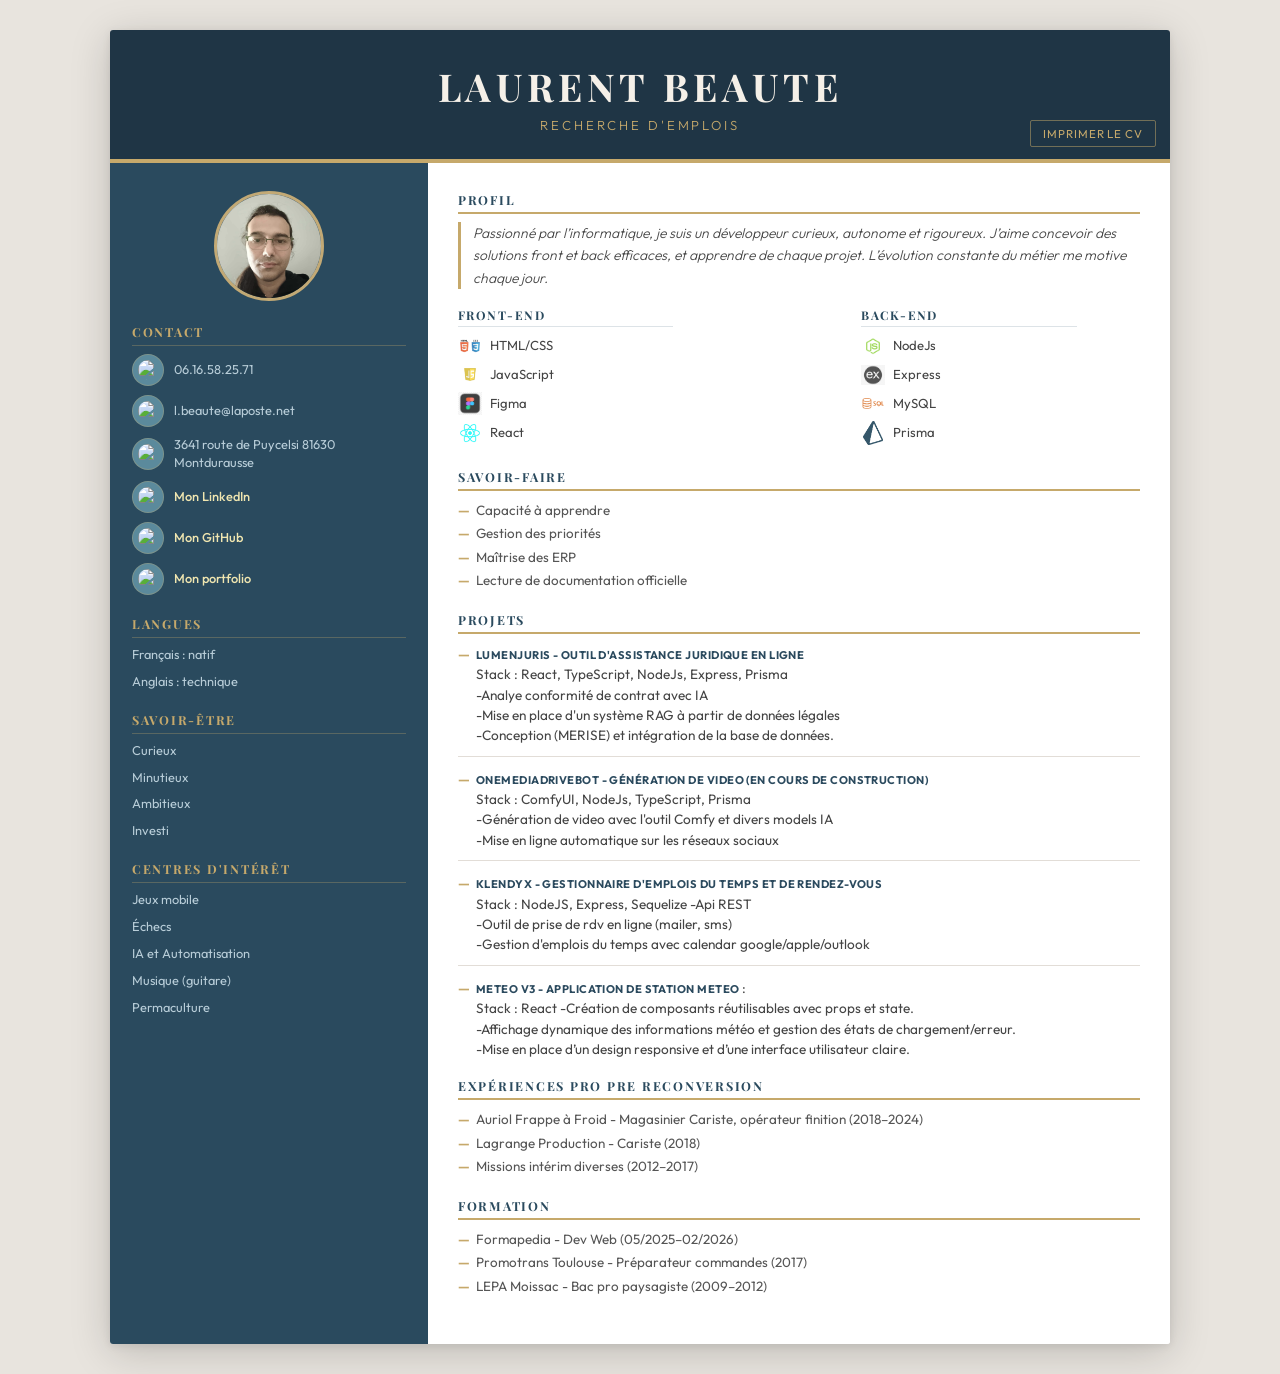
==== commit 9ccc6c44: "mise à jours des projet et change css" ====
--- a/index.html
+++ b/index.html
@@ -25,7 +25,7 @@
 
         <div class="intro">
             <h1>LAURENT BEAUTE</h1>
-            <h2>Recherche de stage Developpement Web (6 semaines)</h2>
+            <h2>Recherche d'emplois</h2>
             <button class="print" onclick="print()">imprimer le cv</button>
         </div>
 
@@ -105,13 +105,12 @@
                     <div class="detail_competence">
                         <h3>Back-End</h3>
                         <ul>
-                            <li><img class="logo_img" width="20" height="20" src="https://img.icons8.com/officel/80/php-logo.png" alt="php-logo"/>PHP</li>
-                            <li><img class="logo_img" src="img/logoSymphony.png" alt="Logo du framework symfony">Symfony
-                            </li>
-                            <li><img class="logo_img" src="img/logoSql.png" alt="Logo de la base de donnée mysql">MySQL
-                            </li>
-                            <li><img class="logo_img" src="img/logoNodeJs.png"
-                                    alt="Logo de l'environnement d'execution nodeJS">NodeJs</li>
+                            <li><img class="logo_img" width="20" height="20" src="img/nodejs.png" alt="php-logo"/>NodeJs</li>
+                            <li><img class="logo_img" src="img/express.png" alt="Logo du framework symfony">Express
+                            </li>
+                            <li><img class="logo_img" src="img/logoSql.png" alt="Logo de la base de donnée mysql">MySQL</li>
+                            <li><img class="logo_img" src="img/prisma.png"
+                                    alt="Logo de l'environnement d'execution nodeJS">Prisma</li>
                         </ul>
                     </div>
 
@@ -158,40 +157,36 @@
 
                     <ul>
                         <li class="project-item">
-                            <span class="project-title">Calendyx (nodeJS, express, sequelize) :</span> <br>
+                            <span class="project-title">LumenJuris - Outil d'assistance juridique en ligne </span> <br>
+                            Stack : React, TypeScript, NodeJs, Express, Prisma <br>
+                            -Analye conformité de contrat avec IA<br>
+                            -Mise en place d'un système RAG à partir de données légales<br>
+                            -Conception (MERISE) et intégration de la base de données.
+                        </li>
+
+                        <li class="project-item">
+                            <span class="project-title">OneMediaDriveBot - Génération de video (En cours de construction)</span> <br>
+                            Stack : ComfyUI, NodeJs, TypeScript, Prisma<br>
+                            -Génération de video avec l'outil Comfy et divers models IA<br>
+                            -Mise en ligne automatique sur les réseaux sociaux<br>
+                        </li>
+
+                        <li class="project-item">
+                            <span class="project-title">Klendyx - Gestionnaire d'emplois du temps et de rendez-vous</span> <br>
+                            Stack : NodeJS, Express, Sequelize
                             -Api REST<br>
                             -Outil de prise de rdv en ligne (mailer, sms)<br>
                             -Gestion d'emplois du temps avec calendar google/apple/outlook<br>
                         </li>
 
                         <li class="project-item">
-                            <span class="project-title">Meteo V3 (React)</span> :<br>
+                            <span class="project-title">Meteo V3 - Application de station meteo</span> :<br>
+                            Stack : React
                             -Création de composants réutilisables avec props et state.<br>
                             -Affichage dynamique des informations météo et gestion des états de chargement/erreur.<br>
                             -Mise en place d’un design responsive et d’une interface utilisateur claire.
                         </li>
 
-                        <li class="project-item">
-                            <span class="project-title">Application météo V2 (JS) :</span><br>
-                            -JavaScript animation d'apparition et suppression d'élement.<br>
-                            -Gestion stockage avec LocalStorage.
-                        </li>
-
-                        <li class="project-item">
-                            <span class="project-title">Discographie (PHP/MYSQL/JS) :</span><br>
-                            -Base donnée MYSQL, implémentation complète du CRUD. <br>
-                            -Formulaire création compte utilisateur, controle de formulaire pour validation et hash du
-                            password.<br>
-                            -Création input de recherche avec affichage dynamique.
-                        </li>
-
-                        <li class="project-item">
-                            <span class="project-title">Formulaire de paiement (PHP/JS + Stripe) :</span><br>
-                            -Création de formulaire de paiment.<br>
-                            -Gestion de transation avec Stripe.<br>
-                            -Controle du formulaire.<br>
-                            -Création de boite modale.
-                        </li>
                     </ul>
 
                 </section>
--- a/style.css
+++ b/style.css
@@ -1,168 +1,303 @@
-/* generique */
+/* ============================
+   IMPORTS
+   ============================ */
+@import url('https://fonts.googleapis.com/css2?family=Outfit:wght@300;400;500;700&family=Playfair+Display:wght@700&display=swap');
+
+/* ============================
+   RESET & BASE
+   ============================ */
 * {
     box-sizing: border-box;
     margin: 0;
     padding: 0;
-    font-family: 'Jura', sans-serif;
+}
+
+body {
+    background: #e8e4de;
+    padding: 30px;
+    display: flex;
+    justify-content: center;
+    font-family: 'Outfit', sans-serif;
+    font-weight: 400;
+    color: #1a1a1a;
+}
+
+a {
+    color: #f0e6b0;
+    text-decoration: none;
     font-weight: 500;
-}
-
-body {
-    background: #f4f4f4;
-    padding: 30px;
-    display: flex;
-justify-content: center;
-}
-
-a {
-    color: #ebff8f;
-    text-decoration: none;
-    font-weight: bold;
-
+    transition: color 0.2s, border-color 0.2s;
+}
+a:hover {
+    color: #fff;
+    border-color: #fff;
 }
 
 p {
     text-indent: 1.5em;
-}
-
+    line-height: 1.55;
+}
+
+/* ============================
+   TYPOGRAPHY HELPERS
+   ============================ */
 .sub-title {
-    font-weight: 800;
-    font-size: 1.6em;
-}
-
-.project-title{
-    font: 700;
-    font-size:1.15em
-}
-
-.project-item{
-    padding-bottom:5px;
-    margin-bottom:5px;
-}
-
-
-/* element */
+    font-family: 'Playfair Display', serif;
+    font-weight: 700;
+    font-size: 1.05em;
+    letter-spacing: 0.01em;
+}
+
+.project-title {
+    font-weight: 700;
+    font-size: 0.82em;
+    letter-spacing: 0.04em;
+    text-transform: uppercase;
+    color: #2b4a5e;
+}
+
+.project-item {
+    padding-bottom: 10px;
+    margin-bottom: 10px;
+    border-bottom: 1px solid #e2ddd7;
+    font-size: 0.85em;
+    line-height: 1.5;
+    color: #444;
+}
+.project-item:last-child {
+    border-bottom: none;
+    margin-bottom: 0;
+    padding-bottom: 0;
+}
+
+/* ============================
+   CV WRAPPER
+   ============================ */
 .cv {
     display: flex;
     flex-direction: column;
-    max-width: 1200px;
-    margin: 0;
-    background: white;
-    border:1px solid rgb(173, 169, 169);
-    border-radius: 12px;
-    box-shadow: 0 4px 20px rgba(0, 0, 0, 0.1);
+    max-width: 1060px;
+    width: 100%;
+    background: #fff;
+    border-radius: 3px;
     overflow: hidden;
-}
-
+    box-shadow: 0 8px 40px rgba(0,0,0,0.18), 0 2px 8px rgba(0,0,0,0.08);
+}
+
+/* ============================
+   INTRO / HEADER
+   ============================ */
 .intro {
     display: flex;
     flex-direction: column;
     align-items: center;
-    padding: 35px 30px;
-    background-color: #457893;
-    color: #ddd;
-
+    padding: 30px 40px 26px;
+    background: #1f3545;
+    color: #c8d8e4;
     position: relative;
+    border-bottom: 4px solid #c6a96b;
+}
+
+.intro h1 {
+    font-family: 'Playfair Display', serif;
+    font-size: 2.4rem;
+    font-weight: 700;
+    letter-spacing: 0.12em;
+    color: #f5f0e8;
+    text-transform: uppercase;
+}
+
+.intro h2 {
+    font-size: 0.82rem;
+    font-weight: 300;
+    letter-spacing: 0.22em;
+    text-transform: uppercase;
+    color: #c6a96b;
+    margin-top: 5px;
 }
 
 .print {
     position: absolute;
-    width: 100px;
-    bottom: 10px;
-    right: 10px;
-
-}
-
+    bottom: 12px;
+    right: 14px;
+    background: transparent;
+    border: 1px solid rgba(198,169,107,0.5);
+    color: #c6a96b;
+    font-family: 'Outfit', sans-serif;
+    font-size: 0.72rem;
+    letter-spacing: 0.08em;
+    text-transform: uppercase;
+    padding: 5px 12px;
+    border-radius: 2px;
+    cursor: pointer;
+    transition: background 0.2s, color 0.2s;
+}
+.print:hover {
+    background: #c6a96b;
+    color: #1f3545;
+}
+
+/* ============================
+   CONTENT LAYOUT
+   ============================ */
 .content {
     display: flex;
 }
 
+/* ============================
+   LEFT COLUMN
+   ============================ */
 .left {
-    background: #719bc6;
-    color: white;
-    width: 32%;
-    padding: 30px;
+    background: #2a4a5e;
+    color: #d0dfe8;
+    width: 30%;
+    padding: 28px 22px;
+    flex-shrink: 0;
 }
 
 .photo {
-    width: 140px;
-    height: 160px;
-    border-radius: 100%;
-    position: relative;
-    left: 50%;
-    transform: translateX(-50%);
-}
-
-.left h3 {
-    margin-top: 30px;
-    margin-bottom: 10px;
-    font-weight: 600;
-    border-bottom: 1px solid white;
+    width: 110px;
+    height: 110px;
+    border-radius: 50%;
+    display: block;
+    margin: 0 auto 22px;
+    border: 3px solid #c6a96b;
+    object-fit: cover;
+    filter: grayscale(15%);
+}
+
+.left h3.sub-title {
+    color: #c6a96b;
+    margin-top: 20px;
+    margin-bottom: 8px;
+    font-size: 0.78em;
+    letter-spacing: 0.14em;
+    text-transform: uppercase;
+    border-bottom: 1px solid rgba(198,169,107,0.3);
     padding-bottom: 5px;
-}
-
-.icone{
-    position:relative;
-    top:5px;
-    left:-5px;
-
 }
 
 .left ul {
     list-style: none;
     padding-left: 0;
-    font-size: 0.9rem;
+    font-size: 0.8rem;
 }
 
 .left ul li {
-    margin-bottom: 8px;
-}
-
+    margin-bottom: 9px;
+    display: flex;
+    align-items: center;
+    gap: 10px;
+    line-height: 1.4;
+    color: #b8cdd8;
+}
+
+.icone {
+    flex-shrink: 0;
+    width: 20px;
+    height: 20px;
+    padding: 5px;
+    box-sizing: content-box;
+    border-radius: 50%;
+    background: rgba(120, 175, 192, 0.637);
+    border: 1px solid rgba(198, 169, 107, 0.3);
+ }
+
+/* ============================
+   RIGHT COLUMN
+   ============================ */
 .right {
-    width: 65%;
-    padding: 30px;
+    width: 70%;
+    padding: 28px 30px;
+    background: #fff;
 }
 
 .right h1 {
     font-size: 2.5rem;
-    font-family: 'Oswald', sans-serif;
+    font-family: 'Playfair Display', serif;
 }
 
 .right h2 {
-    font-size: 1.2rem;
-    color: #666;
-    margin-bottom: 20px;
-}
-
+    font-size: 1.1rem;
+    color: #888;
+    margin-bottom: 18px;
+}
+
+/* ============================
+   SECTIONS
+   ============================ */
+section {
+    margin-bottom: 18px;
+}
+
+section h3.sub-title {
+    font-size: 0.78em;
+    letter-spacing: 0.14em;
+    text-transform: uppercase;
+    color: #2a4a5e;
+    margin-bottom: 8px;
+    padding-bottom: 4px;
+    border-bottom: 2px solid #c6a96b;
+}
+
+section ul {
+    list-style: none;
+    padding-left: 0;
+    margin-left: 0;
+}
+
+section ul li {
+    font-size: 0.84rem;
+    color: #555;
+    padding: 2px 0 2px 18px;
+    position: relative;
+    line-height: 1.45;
+}
+
+section ul li::before {
+    content: '—';
+    position: absolute;
+    left: 0;
+    color: #c6a96b;
+    font-weight: 700;
+}
+
+/* ============================
+   PROFIL
+   ============================ */
 .profil p {
-    padding: 0 30px;
-    font-weight: 600;
-}
-
-section {
-    margin-bottom: 30px;
-}
-
-section h3 {
-    font-size: 1.2rem;
-    color: #2c3e50;
-    margin-bottom: 10px;
-    border-bottom: 2px solid #ddd;
-    padding-bottom: 5px;
-}
-
-section ul {
-    list-style: disc;
-    margin-left: 20px;
-}
-
+    padding: 0;
+    font-size: 0.87rem;
+    color: #4a4a4a;
+    line-height: 1.6;
+    font-weight: 300;
+    font-style: italic;
+    border-left: 3px solid #c6a96b;
+    padding-left: 12px;
+    text-indent: 0;
+}
+
+/* ============================
+   COMPÉTENCES
+   ============================ */
 .competences {
     display: flex;
-    gap: 30px;
+    gap: 18px;
 }
 
 .competences div {
     flex: 1;
+}
+
+.competences h3 {
+    font-size: 0.75em;
+    letter-spacing: 0.12em;
+    text-transform: uppercase;
+    color: #2a4a5e;
+    margin-bottom: 7px;
+    padding-bottom: 3px;
+    border-bottom: 1.5px solid #dde3e7;
+    font-family: 'Playfair Display', serif;
 }
 
 .detail_competence ul {
@@ -173,40 +308,73 @@
 .detail_competence li {
     display: flex;
     align-items: center;
-    margin-bottom: 8px;
+    margin-bottom: 5px;
+    font-size: 0.82rem;
+    color: #444;
+    padding: 0;
+}
+.detail_competence li::before {
+    display: none;
 }
 
 .logo_img {
-    width: 30px;
-    height: 30px;
+    width: 24px;
+    height: 24px;
     object-fit: contain;
-    margin-right: 10px;
-}
-
-
-
-@media (max-width : 812px) {
+    margin-right: 8px;
+    opacity: 0.85;
+}
+
+/* ============================
+   PRINT
+   ============================ */
+@media print {
+    @page {
+        size: A4;
+        margin: 0;
+    }
+
+    body {
+        padding: 0;
+        background: #fff;
+        -webkit-print-color-adjust: exact;
+        print-color-adjust: exact;
+    }
+
     .cv {
-        flex-direction: column;
-    }
-
-    .content {
-        flex-direction: column;
-    }
-
-    .left {
+        max-width: 100%;
         width: 100%;
-    }
-
-    .right {
-        width: 100%;
-        flex-wrap: wrap;
-    }
-}
-
-@media(max-width:550px) {
-    .competences {
-        display: flex;
-        flex-direction: column;
-    }
+        box-shadow: none;
+        border-radius: 0;
+    }
+
+    .print {
+        display: none;
+    }
+
+    .right{
+        padding:30px 20px!important
+    }
+
+    .right section{
+        margin-bottom:20px
+    }
+
+    .left{
+        height:100vh
+    }
+
+}
+
+/* ============================
+   RESPONSIVE
+   ============================ */
+@media (max-width: 812px) {
+    .content { flex-direction: column; }
+    .left { width: 100%; }
+    .right { width: 100%; }
+}
+
+@media (max-width: 550px) {
+    .competences { flex-direction: column; }
 }
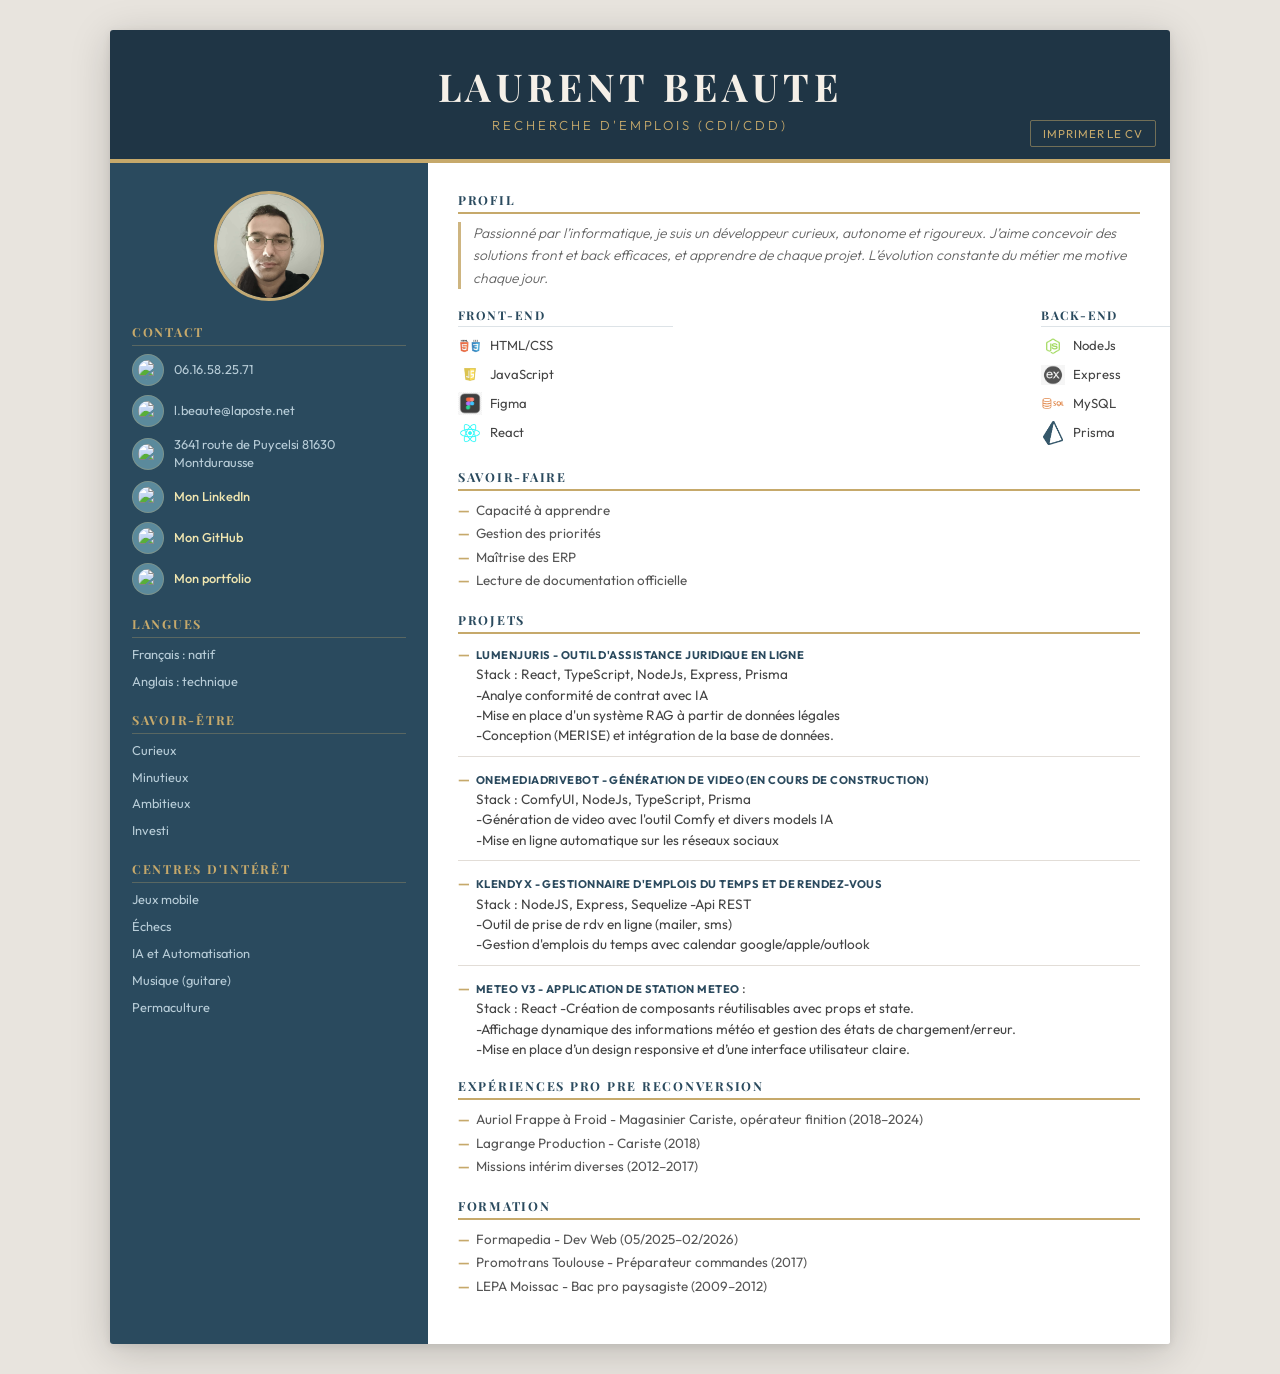
==== commit 334f2f8d: "modif title" ====
--- a/index.html
+++ b/index.html
@@ -25,7 +25,7 @@
 
         <div class="intro">
             <h1>LAURENT BEAUTE</h1>
-            <h2>Recherche d'emplois</h2>
+            <h2>Recherche d'emplois (CDI/CDD)</h2>
             <button class="print" onclick="print()">imprimer le cv</button>
         </div>
 
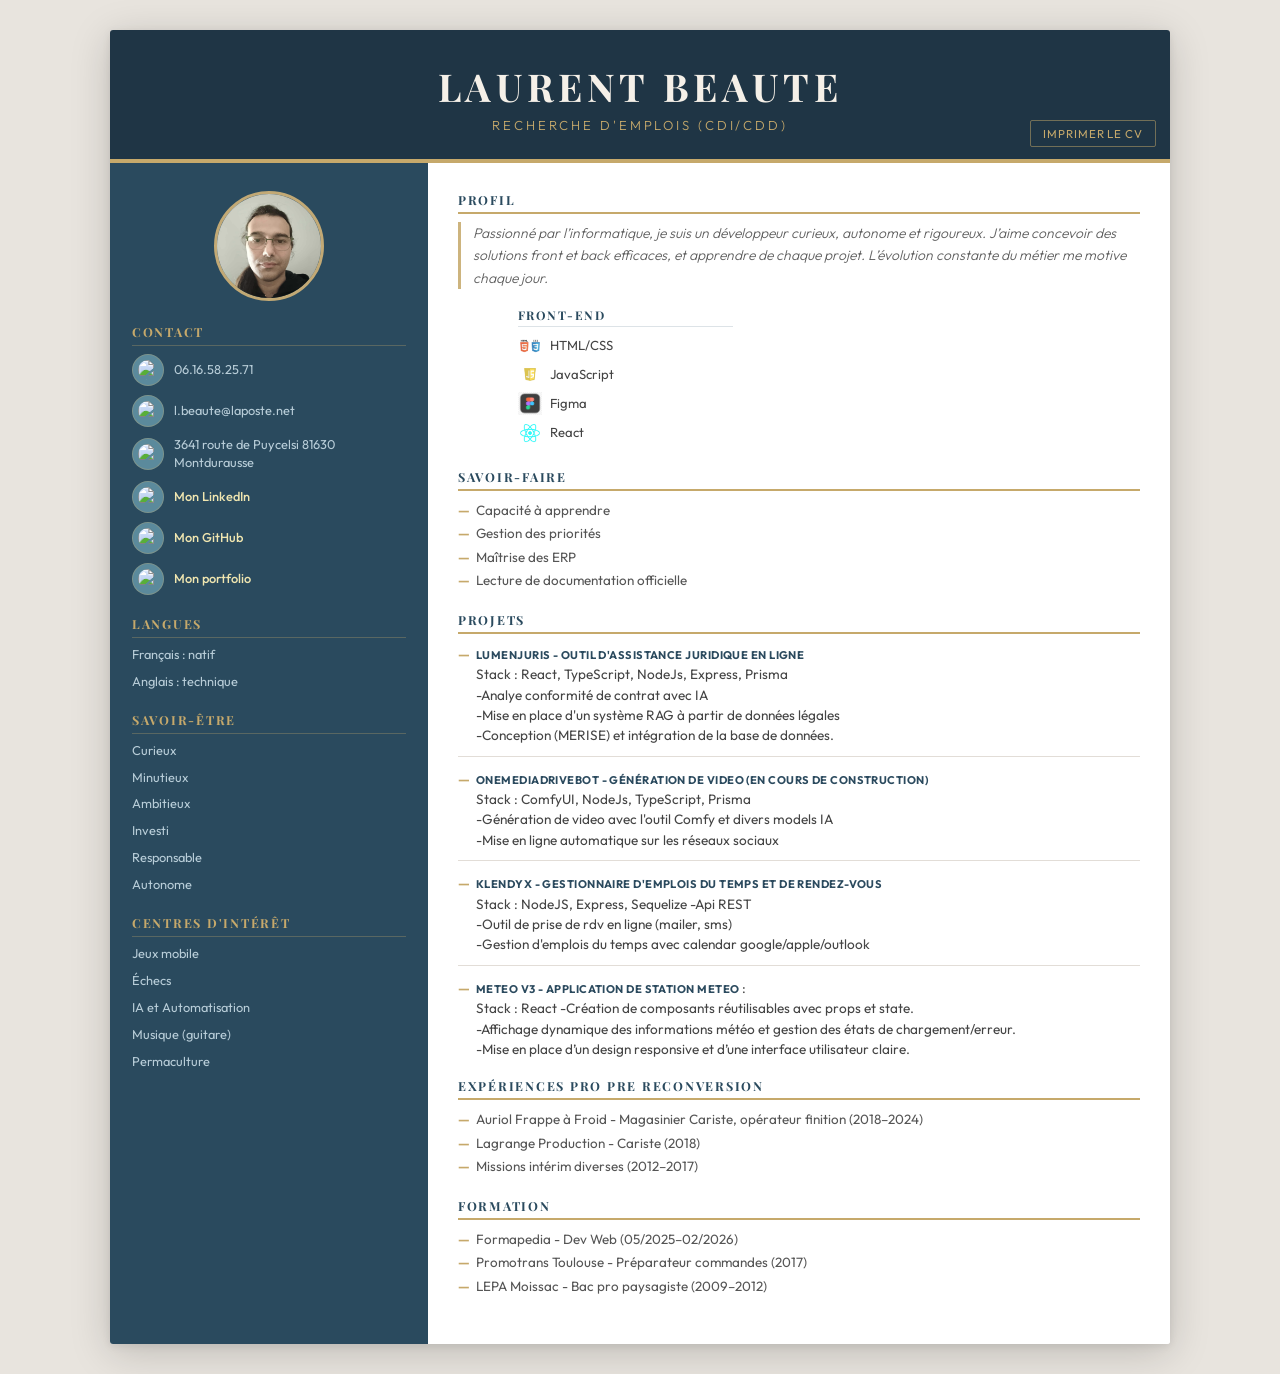
==== commit 6d2e3525: "maj des savoir-faire/etre" ====
--- a/index.html
+++ b/index.html
@@ -64,6 +64,8 @@
                     <li>Minutieux</li>
                     <li>Ambitieux</li>
                     <li>Investi</li>
+                    <li>Responsable</li>
+                    <li>Autonome</li>
                 </ul>
 
                 <h3 class="sub-title">Centres d'Intérêt</h3>
